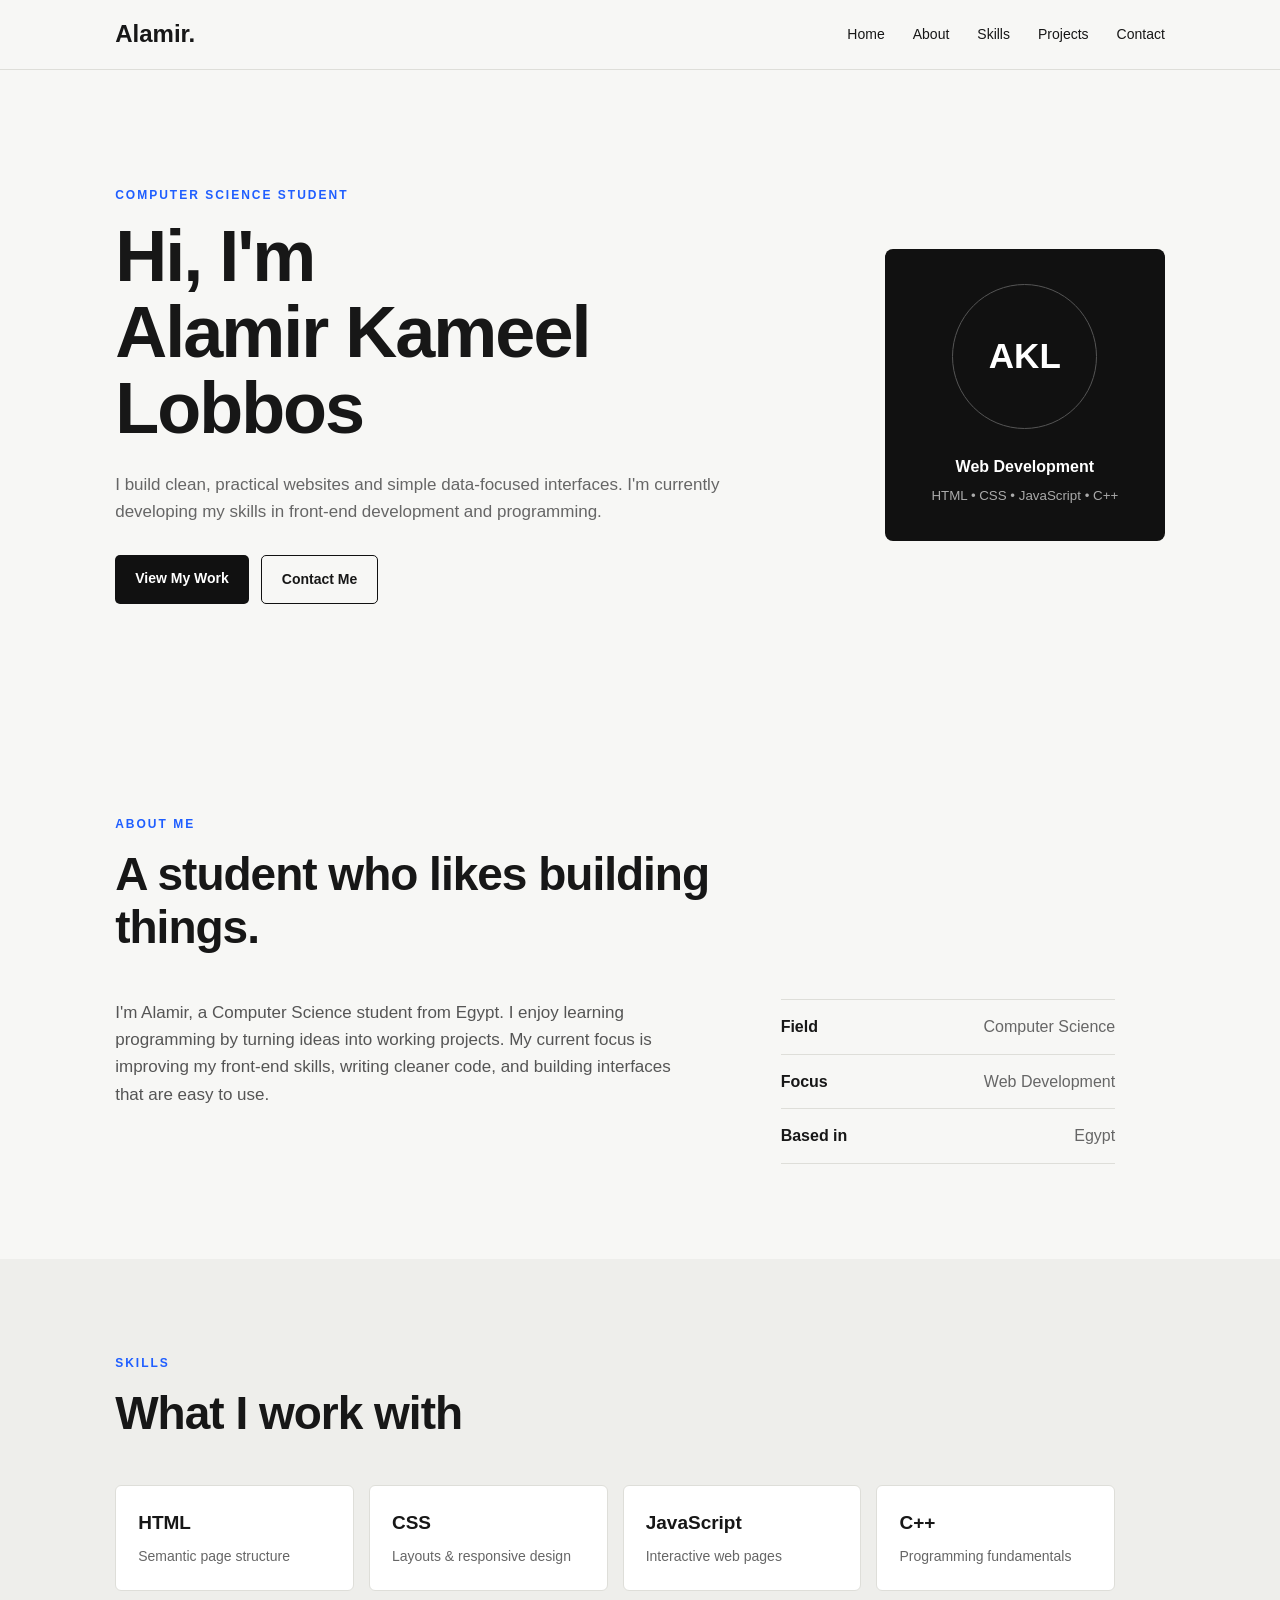
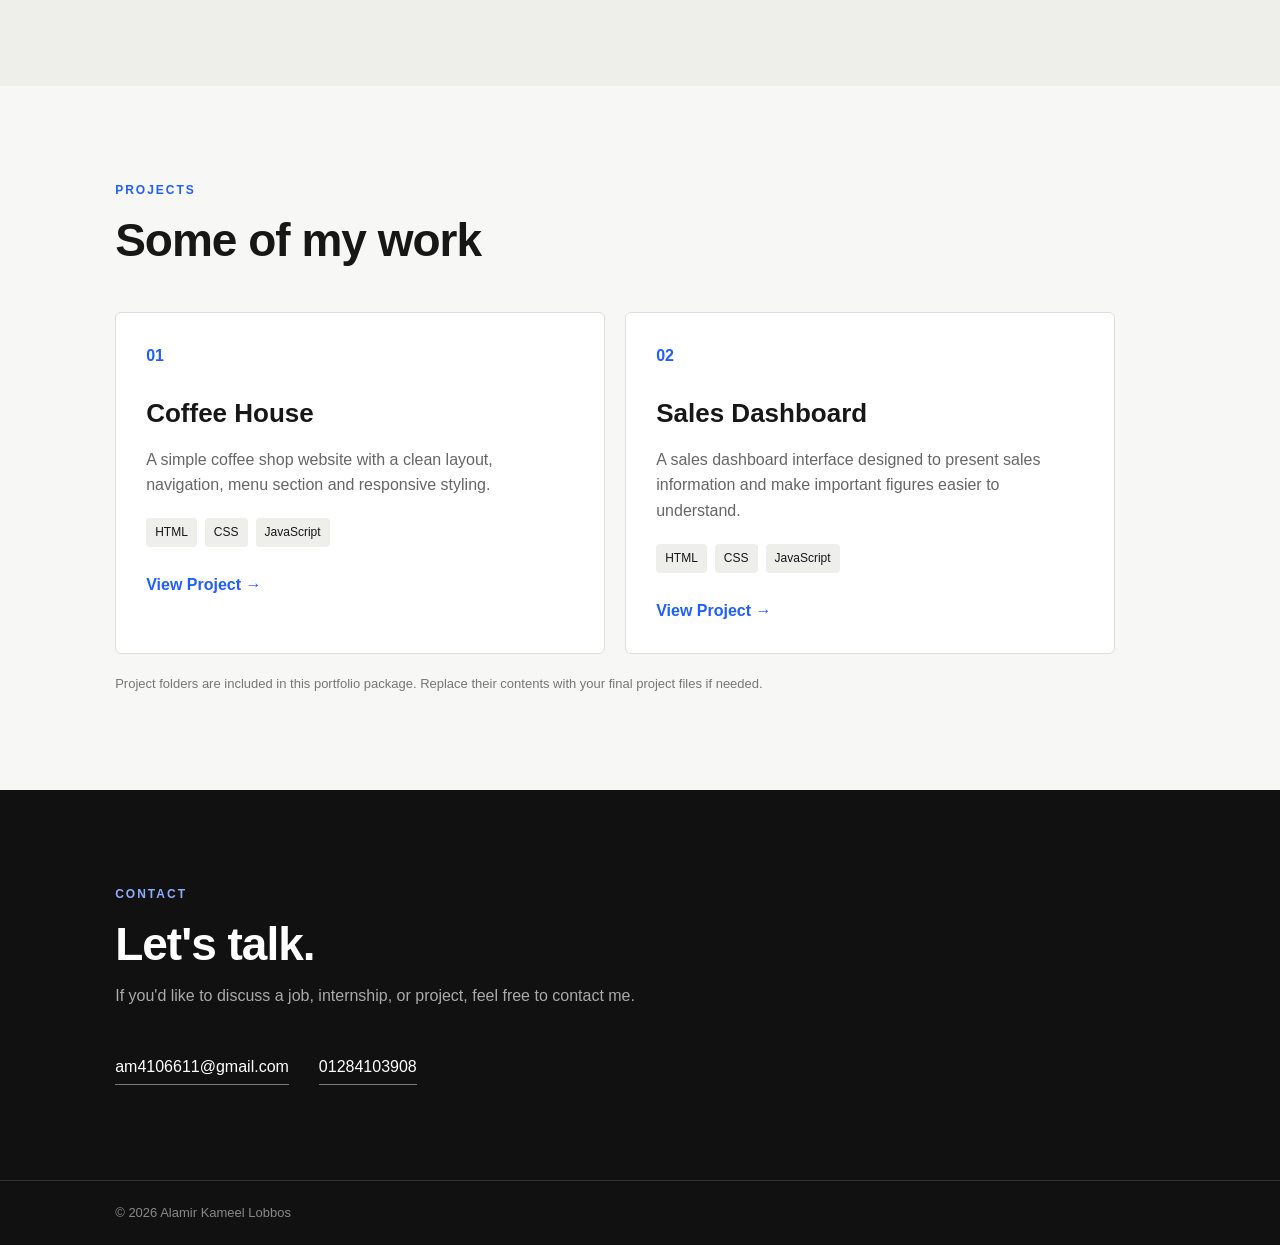
==== index.html @ cfd4cc82 "Add files via upload" ====
<!DOCTYPE html>
<html lang="en">
<head>
    <meta charset="UTF-8">
    <meta name="viewport" content="width=device-width, initial-scale=1.0">
    <meta name="description" content="Portfolio of Alamir Kameel Lobbos - Computer Science Student and Web Developer.">
    <title>Alamir Kameel Lobbos | Portfolio</title>
    <link rel="stylesheet" href="style.css">
</head>
<body>

<header class="navbar">
    <a class="logo" href="#home">Alamir.</a>
    <button class="menu-btn" id="menuBtn" aria-label="Open menu">☰</button>
    <nav id="navLinks">
        <a href="#home">Home</a>
        <a href="#about">About</a>
        <a href="#skills">Skills</a>
        <a href="#projects">Projects</a>
        <a href="#contact">Contact</a>
    </nav>
</header>

<main>
    <section id="home" class="hero">
        <div class="hero-content">
            <p class="eyebrow">COMPUTER SCIENCE STUDENT</p>
            <h1>Hi, I'm <span>Alamir Kameel Lobbos</span></h1>
            <p class="intro">
                I build clean, practical websites and simple data-focused interfaces.
                I'm currently developing my skills in front-end development and programming.
            </p>
            <div class="hero-buttons">
                <a class="btn primary" href="#projects">View My Work</a>
                <a class="btn secondary" href="mailto:am4106611@gmail.com">Contact Me</a>
            </div>
        </div>

        <div class="hero-card">
            <div class="initials">AKL</div>
            <p>Web Development</p>
            <small>HTML • CSS • JavaScript • C++</small>
        </div>
    </section>

    <section id="about" class="section">
        <div class="section-heading">
            <p class="eyebrow">ABOUT ME</p>
            <h2>A student who likes building things.</h2>
        </div>
        <div class="about-grid">
            <p>
                I'm Alamir, a Computer Science student from Egypt. I enjoy learning
                programming by turning ideas into working projects. My current focus
                is improving my front-end skills, writing cleaner code, and building
                interfaces that are easy to use.
            </p>
            <div class="quick-info">
                <div><strong>Field</strong><span>Computer Science</span></div>
                <div><strong>Focus</strong><span>Web Development</span></div>
                <div><strong>Based in</strong><span>Egypt</span></div>
            </div>
        </div>
    </section>

    <section id="skills" class="section muted">
        <div class="section-heading">
            <p class="eyebrow">SKILLS</p>
            <h2>What I work with</h2>
        </div>
        <div class="skills-grid">
            <div class="skill"><b>HTML</b><span>Semantic page structure</span></div>
            <div class="skill"><b>CSS</b><span>Layouts & responsive design</span></div>
            <div class="skill"><b>JavaScript</b><span>Interactive web pages</span></div>
            <div class="skill"><b>C++</b><span>Programming fundamentals</span></div>
        </div>
    </section>

    <section id="projects" class="section">
        <div class="section-heading">
            <p class="eyebrow">PROJECTS</p>
            <h2>Some of my work</h2>
        </div>

        <div class="projects-grid">
            <article class="project">
                <div class="project-number">01</div>
                <h3>Coffee House</h3>
                <p>
                    A simple coffee shop website with a clean layout, navigation,
                    menu section and responsive styling.
                </p>
                <div class="tags"><span>HTML</span><span>CSS</span><span>JavaScript</span></div>
                <a class="project-link" href="projects/cafe-shop/index.html">View Project →</a>
            </article>

            <article class="project">
                <div class="project-number">02</div>
                <h3>Sales Dashboard</h3>
                <p>
                    A sales dashboard interface designed to present sales information
                    and make important figures easier to understand.
                </p>
                <div class="tags"><span>HTML</span><span>CSS</span><span>JavaScript</span></div>
                <a class="project-link" href="projects/sales-dashboard/index.html">View Project →</a>
            </article>
        </div>

        <p class="project-note">
            Project folders are included in this portfolio package. Replace their
            contents with your final project files if needed.
        </p>
    </section>

    <section id="contact" class="section contact-section">
        <div class="section-heading">
            <p class="eyebrow">CONTACT</p>
            <h2>Let's talk.</h2>
            <p>If you'd like to discuss a job, internship, or project, feel free to contact me.</p>
        </div>

        <div class="contact-list">
            <a href="mailto:am4106611@gmail.com">am4106611@gmail.com</a>
            <a href="tel:01284103908">01284103908</a>
        </div>
    </section>
</main>

<footer>
    <p>© 2026 Alamir Kameel Lobbos</p>
</footer>

<script src="script.js"></script>
</body>
</html>
---- style.css ----
*{margin:0;padding:0;box-sizing:border-box}html{scroll-behavior:smooth}:root{--bg:#f7f7f5;--card:#fff;--text:#171717;--muted:#666;--line:#deded9;--accent:#1f5eff;--dark:#111}body{font-family:Arial,Helvetica,sans-serif;background:var(--bg);color:var(--text);line-height:1.6}a{color:inherit}.navbar{position:sticky;top:0;z-index:10;height:70px;padding:0 9%;display:flex;align-items:center;justify-content:space-between;background:rgba(247,247,245,.95);border-bottom:1px solid var(--line)}.logo{text-decoration:none;font-size:24px;font-weight:800}nav{display:flex;gap:28px}nav a{text-decoration:none;font-size:14px}nav a:hover{color:var(--accent)}.menu-btn{display:none;border:0;background:none;font-size:25px;cursor:pointer}.hero{min-height:650px;padding:90px 9%;display:flex;align-items:center;justify-content:space-between;gap:60px}.hero-content{max-width:720px}.eyebrow{color:var(--accent);font-size:12px;font-weight:700;letter-spacing:2px;margin-bottom:14px}h1{font-size:clamp(42px,6vw,72px);line-height:1.05;letter-spacing:-2px}h1 span{display:block}.intro{max-width:620px;color:var(--muted);margin-top:25px;font-size:17px}.hero-buttons{display:flex;gap:12px;margin-top:30px}.btn{padding:12px 20px;border-radius:5px;text-decoration:none;font-weight:700;font-size:14px}.primary{background:var(--dark);color:#fff}.secondary{border:1px solid var(--dark)}.hero-card{width:280px;min-width:280px;padding:35px 25px;background:var(--dark);color:#fff;border-radius:8px;text-align:center}.initials{width:145px;height:145px;margin:0 auto 25px;display:grid;place-items:center;border:1px solid #555;border-radius:50%;font-size:35px;font-weight:800}.hero-card p{font-weight:700}.hero-card small{display:block;margin-top:6px;color:#aaa}.section{padding:95px 9%}.muted{background:#eeeeeb}.section-heading{max-width:700px;margin-bottom:45px}.section-heading h2{font-size:clamp(30px,4vw,46px);line-height:1.15;letter-spacing:-1px}.section-heading>p:last-child{color:var(--muted);margin-top:12px}.about-grid{display:grid;grid-template-columns:1.4fr .8fr;gap:80px;max-width:1000px}.about-grid>p{color:#555;font-size:17px}.quick-info{border-top:1px solid var(--line)}.quick-info div{display:flex;justify-content:space-between;gap:20px;padding:14px 0;border-bottom:1px solid var(--line)}.quick-info span{color:var(--muted)}.skills-grid{max-width:1000px;display:grid;grid-template-columns:repeat(4,1fr);gap:15px}.skill{background:var(--card);border:1px solid var(--line);padding:22px;border-radius:6px}.skill b{display:block;font-size:19px}.skill span{display:block;margin-top:7px;color:var(--muted);font-size:14px}.projects-grid{display:grid;grid-template-columns:repeat(2,1fr);gap:20px;max-width:1000px}.project{background:var(--card);border:1px solid var(--line);padding:30px;border-radius:6px}.project-number{color:var(--accent);font-weight:700;margin-bottom:25px}.project h3{font-size:26px}.project p{color:var(--muted);margin:12px 0 20px}.tags{display:flex;gap:8px;flex-wrap:wrap;margin-bottom:25px}.tags span{padding:5px 9px;background:#eeeeeb;font-size:12px;border-radius:4px}.project-link{color:var(--accent);text-decoration:none;font-weight:700}.project-note{margin-top:20px;color:#777;font-size:13px}.contact-section{background:var(--dark);color:#fff}.contact-section .eyebrow{color:#8eabff}.contact-section .section-heading>p:last-child{color:#aaa}.contact-list{display:flex;gap:30px;flex-wrap:wrap}.contact-list a{color:#fff;text-decoration:none;border-bottom:1px solid #777;padding-bottom:4px}footer{padding:22px 9%;background:var(--dark);border-top:1px solid #333;color:#888;font-size:13px}@media(max-width:800px){.navbar{padding:0 6%}.menu-btn{display:block}nav{display:none;position:absolute;top:70px;left:0;width:100%;padding:20px 6%;flex-direction:column;gap:16px;background:var(--bg);border-bottom:1px solid var(--line)}nav.open{display:flex}.hero{padding:70px 6%;min-height:auto;flex-direction:column;align-items:flex-start}.hero-card{width:100%;max-width:360px}.section{padding:70px 6%}.about-grid,.projects-grid{grid-template-columns:1fr;gap:35px}.skills-grid{grid-template-columns:1fr 1fr}}@media(max-width:450px){.skills-grid{grid-template-columns:1fr}.hero-buttons{flex-direction:column;align-items:flex-start}}
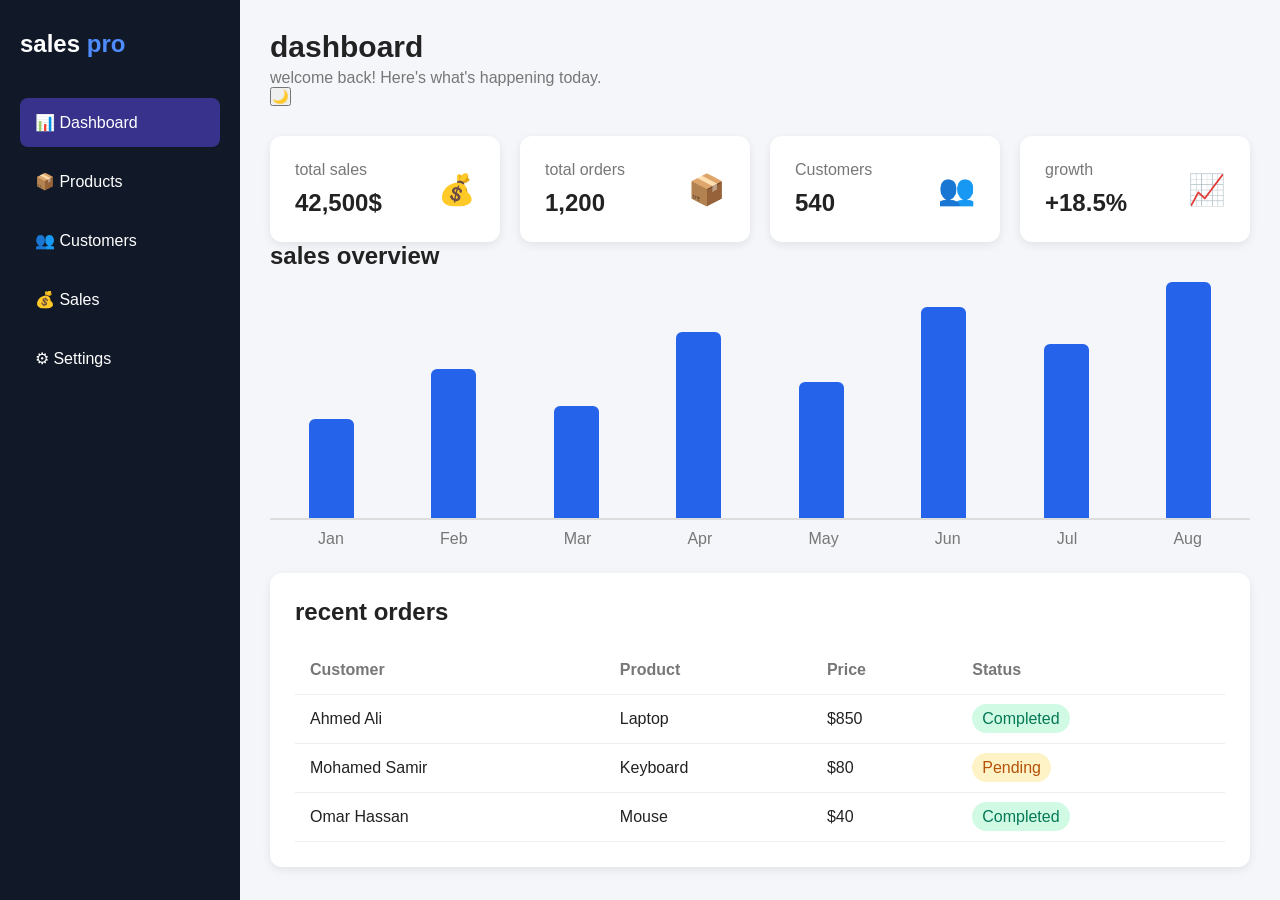
==== commit 6630726a: "Add files via upload" ====
--- a/index.html
+++ b/index.html
@@ -1,135 +1,126 @@
-<!DOCTYPE html>
-<html lang="en">
-<head>
-    <meta charset="UTF-8">
-    <meta name="viewport" content="width=device-width, initial-scale=1.0">
-    <meta name="description" content="Portfolio of Alamir Kameel Lobbos - Computer Science Student and Web Developer.">
-    <title>Alamir Kameel Lobbos | Portfolio</title>
-    <link rel="stylesheet" href="style.css">
-</head>
-<body>
-
-<header class="navbar">
-    <a class="logo" href="#home">Alamir.</a>
-    <button class="menu-btn" id="menuBtn" aria-label="Open menu">☰</button>
-    <nav id="navLinks">
-        <a href="#home">Home</a>
-        <a href="#about">About</a>
-        <a href="#skills">Skills</a>
-        <a href="#projects">Projects</a>
-        <a href="#contact">Contact</a>
-    </nav>
-</header>
-
-<main>
-    <section id="home" class="hero">
-        <div class="hero-content">
-            <p class="eyebrow">COMPUTER SCIENCE STUDENT</p>
-            <h1>Hi, I'm <span>Alamir Kameel Lobbos</span></h1>
-            <p class="intro">
-                I build clean, practical websites and simple data-focused interfaces.
-                I'm currently developing my skills in front-end development and programming.
-            </p>
-            <div class="hero-buttons">
-                <a class="btn primary" href="#projects">View My Work</a>
-                <a class="btn secondary" href="mailto:am4106611@gmail.com">Contact Me</a>
-            </div>
-        </div>
-
-        <div class="hero-card">
-            <div class="initials">AKL</div>
-            <p>Web Development</p>
-            <small>HTML • CSS • JavaScript • C++</small>
-        </div>
-    </section>
-
-    <section id="about" class="section">
-        <div class="section-heading">
-            <p class="eyebrow">ABOUT ME</p>
-            <h2>A student who likes building things.</h2>
-        </div>
-        <div class="about-grid">
-            <p>
-                I'm Alamir, a Computer Science student from Egypt. I enjoy learning
-                programming by turning ideas into working projects. My current focus
-                is improving my front-end skills, writing cleaner code, and building
-                interfaces that are easy to use.
-            </p>
-            <div class="quick-info">
-                <div><strong>Field</strong><span>Computer Science</span></div>
-                <div><strong>Focus</strong><span>Web Development</span></div>
-                <div><strong>Based in</strong><span>Egypt</span></div>
-            </div>
-        </div>
-    </section>
-
-    <section id="skills" class="section muted">
-        <div class="section-heading">
-            <p class="eyebrow">SKILLS</p>
-            <h2>What I work with</h2>
-        </div>
-        <div class="skills-grid">
-            <div class="skill"><b>HTML</b><span>Semantic page structure</span></div>
-            <div class="skill"><b>CSS</b><span>Layouts & responsive design</span></div>
-            <div class="skill"><b>JavaScript</b><span>Interactive web pages</span></div>
-            <div class="skill"><b>C++</b><span>Programming fundamentals</span></div>
-        </div>
-    </section>
-
-    <section id="projects" class="section">
-        <div class="section-heading">
-            <p class="eyebrow">PROJECTS</p>
-            <h2>Some of my work</h2>
-        </div>
-
-        <div class="projects-grid">
-            <article class="project">
-                <div class="project-number">01</div>
-                <h3>Coffee House</h3>
-                <p>
-                    A simple coffee shop website with a clean layout, navigation,
-                    menu section and responsive styling.
-                </p>
-                <div class="tags"><span>HTML</span><span>CSS</span><span>JavaScript</span></div>
-                <a class="project-link" href="projects/cafe-shop/index.html">View Project →</a>
-            </article>
-
-            <article class="project">
-                <div class="project-number">02</div>
-                <h3>Sales Dashboard</h3>
-                <p>
-                    A sales dashboard interface designed to present sales information
-                    and make important figures easier to understand.
-                </p>
-                <div class="tags"><span>HTML</span><span>CSS</span><span>JavaScript</span></div>
-                <a class="project-link" href="projects/sales-dashboard/index.html">View Project →</a>
-            </article>
-        </div>
-
-        <p class="project-note">
-            Project folders are included in this portfolio package. Replace their
-            contents with your final project files if needed.
-        </p>
-    </section>
-
-    <section id="contact" class="section contact-section">
-        <div class="section-heading">
-            <p class="eyebrow">CONTACT</p>
-            <h2>Let's talk.</h2>
-            <p>If you'd like to discuss a job, internship, or project, feel free to contact me.</p>
-        </div>
-
-        <div class="contact-list">
-            <a href="mailto:am4106611@gmail.com">am4106611@gmail.com</a>
-            <a href="tel:01284103908">01284103908</a>
-        </div>
-    </section>
-</main>
-
-<footer>
-    <p>© 2026 Alamir Kameel Lobbos</p>
-</footer>
-
-<script src="script.js"></script>
-</body>
-</html>
+<!DOCTYPE html>
+<html lang="en">
+<head>
+    <meta charset="UTF-8">
+    <meta name="viewport" content="width=device-width, initial-scale=1.0">
+    <title>sales dashboards</title>
+    <link rel="stylesheet" href="style.css">
+</head>
+<body>
+    <div class="dashboard">
+        <aside class="sidebar">
+            <h2>sales <span>pro</span></h2>
+            <ul>
+                <li class="active">📊 Dashboard</li>
+                <li>📦 Products</li>
+                <li>👥 Customers</li>
+                <li>💰 Sales</li>
+                <li>⚙ Settings</li>
+            </ul>
+        </aside>
+       <main class="main">
+        <header>
+            <div>
+                <h1>dashboard</h1>
+                <p>welcome back! Here's what's happening today.</p>
+                <button id="darhbtn">🌙</button>
+
+            </div>
+        </header>
+        <section class="cards">
+            <div class="card">
+                <div>
+                    <p>total sales</p>
+                    <h2>42,500$<h2>
+                </div>
+                <span>💰</span>
+            </div>
+            <div class="card">
+                <div>
+                    <p>total orders</p>
+                    <h2>1,200<h2>
+                </div>
+                <span>📦</span>
+            </div>
+            <div class="card">
+                <div>
+                    <p>Customers</p>
+                    <h2>540</h2>
+                </div>
+                <span>👥</span>
+            </div>
+            <div class="card">
+                <div>
+                    <p>growth</p>
+                    <h2>+18.5%</h2>
+                </div>
+                <span>📈</span>
+            </div>
+
+        </section>
+    <section class="chartbox">
+        <h2>sales overview</h2>
+        <div class="chart">
+                    <div class="bar" style="height: 40%"></div>
+                    <div class="bar" style="height: 60%"></div>
+                    <div class="bar" style="height: 45%"></div>
+                    <div class="bar" style="height: 75%"></div>
+                    <div class="bar" style="height: 55%"></div>
+                    <div class="bar" style="height: 85%"></div>
+                    <div class="bar" style="height: 70%"></div>
+                    <div class="bar" style="height: 95%"></div>
+
+        </div>
+        <div class="months">
+                    <span>Jan</span>
+                    <span>Feb</span>
+                    <span>Mar</span>
+                    <span>Apr</span>
+                    <span>May</span>
+                    <span>Jun</span>
+                    <span>Jul</span>
+                    <span>Aug</span>
+        </div>
+
+    </section>
+    <section class="orders">
+        <h2>recent orders</h2>
+        <table>
+            <thead>
+                <tr>
+                    <th>Customer</th>
+                    <th>Product</th>
+                    <th>Price</th>
+                    <th>Status</th>
+                </tr>
+            </thead>
+            <tbody>
+                 <tr>
+                            <td>Ahmed Ali</td>
+                            <td>Laptop</td>
+                            <td>$850</td>
+                            <td><span class="completed">Completed</span></td>
+                        </tr>
+
+                        <tr>
+                            <td>Mohamed Samir</td>
+                            <td>Keyboard</td>
+                            <td>$80</td>
+                            <td><span class="pending">Pending</span></td>
+                        </tr>
+                         <tr>
+                            <td>Omar Hassan</td>
+                            <td>Mouse</td>
+                            <td>$40</td>
+                            <td><span class="completed">Completed</span></td>
+                        </tr>
+
+            </tbody>
+        </table>
+    </section>
+       </main>
+    </div>
+
+    <script src="script.js"></script>
+</body>
+</html>
--- a/style.css
+++ b/style.css
@@ -1 +1,241 @@
-*{margin:0;padding:0;box-sizing:border-box}html{scroll-behavior:smooth}:root{--bg:#f7f7f5;--card:#fff;--text:#171717;--muted:#666;--line:#deded9;--accent:#1f5eff;--dark:#111}body{font-family:Arial,Helvetica,sans-serif;background:var(--bg);color:var(--text);line-height:1.6}a{color:inherit}.navbar{position:sticky;top:0;z-index:10;height:70px;padding:0 9%;display:flex;align-items:center;justify-content:space-between;background:rgba(247,247,245,.95);border-bottom:1px solid var(--line)}.logo{text-decoration:none;font-size:24px;font-weight:800}nav{display:flex;gap:28px}nav a{text-decoration:none;font-size:14px}nav a:hover{color:var(--accent)}.menu-btn{display:none;border:0;background:none;font-size:25px;cursor:pointer}.hero{min-height:650px;padding:90px 9%;display:flex;align-items:center;justify-content:space-between;gap:60px}.hero-content{max-width:720px}.eyebrow{color:var(--accent);font-size:12px;font-weight:700;letter-spacing:2px;margin-bottom:14px}h1{font-size:clamp(42px,6vw,72px);line-height:1.05;letter-spacing:-2px}h1 span{display:block}.intro{max-width:620px;color:var(--muted);margin-top:25px;font-size:17px}.hero-buttons{display:flex;gap:12px;margin-top:30px}.btn{padding:12px 20px;border-radius:5px;text-decoration:none;font-weight:700;font-size:14px}.primary{background:var(--dark);color:#fff}.secondary{border:1px solid var(--dark)}.hero-card{width:280px;min-width:280px;padding:35px 25px;background:var(--dark);color:#fff;border-radius:8px;text-align:center}.initials{width:145px;height:145px;margin:0 auto 25px;display:grid;place-items:center;border:1px solid #555;border-radius:50%;font-size:35px;font-weight:800}.hero-card p{font-weight:700}.hero-card small{display:block;margin-top:6px;color:#aaa}.section{padding:95px 9%}.muted{background:#eeeeeb}.section-heading{max-width:700px;margin-bottom:45px}.section-heading h2{font-size:clamp(30px,4vw,46px);line-height:1.15;letter-spacing:-1px}.section-heading>p:last-child{color:var(--muted);margin-top:12px}.about-grid{display:grid;grid-template-columns:1.4fr .8fr;gap:80px;max-width:1000px}.about-grid>p{color:#555;font-size:17px}.quick-info{border-top:1px solid var(--line)}.quick-info div{display:flex;justify-content:space-between;gap:20px;padding:14px 0;border-bottom:1px solid var(--line)}.quick-info span{color:var(--muted)}.skills-grid{max-width:1000px;display:grid;grid-template-columns:repeat(4,1fr);gap:15px}.skill{background:var(--card);border:1px solid var(--line);padding:22px;border-radius:6px}.skill b{display:block;font-size:19px}.skill span{display:block;margin-top:7px;color:var(--muted);font-size:14px}.projects-grid{display:grid;grid-template-columns:repeat(2,1fr);gap:20px;max-width:1000px}.project{background:var(--card);border:1px solid var(--line);padding:30px;border-radius:6px}.project-number{color:var(--accent);font-weight:700;margin-bottom:25px}.project h3{font-size:26px}.project p{color:var(--muted);margin:12px 0 20px}.tags{display:flex;gap:8px;flex-wrap:wrap;margin-bottom:25px}.tags span{padding:5px 9px;background:#eeeeeb;font-size:12px;border-radius:4px}.project-link{color:var(--accent);text-decoration:none;font-weight:700}.project-note{margin-top:20px;color:#777;font-size:13px}.contact-section{background:var(--dark);color:#fff}.contact-section .eyebrow{color:#8eabff}.contact-section .section-heading>p:last-child{color:#aaa}.contact-list{display:flex;gap:30px;flex-wrap:wrap}.contact-list a{color:#fff;text-decoration:none;border-bottom:1px solid #777;padding-bottom:4px}footer{padding:22px 9%;background:var(--dark);border-top:1px solid #333;color:#888;font-size:13px}@media(max-width:800px){.navbar{padding:0 6%}.menu-btn{display:block}nav{display:none;position:absolute;top:70px;left:0;width:100%;padding:20px 6%;flex-direction:column;gap:16px;background:var(--bg);border-bottom:1px solid var(--line)}nav.open{display:flex}.hero{padding:70px 6%;min-height:auto;flex-direction:column;align-items:flex-start}.hero-card{width:100%;max-width:360px}.section{padding:70px 6%}.about-grid,.projects-grid{grid-template-columns:1fr;gap:35px}.skills-grid{grid-template-columns:1fr 1fr}}@media(max-width:450px){.skills-grid{grid-template-columns:1fr}.hero-buttons{flex-direction:column;align-items:flex-start}}+*{
+    margin: 0;
+    padding: 0;
+    box-sizing: border-box;
+    font-family: Arial, sans-serif;
+}
+body {
+    background: #f4f6f9;
+    color: #222;
+}
+.dashboard{
+    display: flex;
+    min-height: 100vh;
+}
+.sidebar{
+    width: 240px;
+    background: #111827;
+    color: white;
+    padding: 30px 20px;
+}
+.sidebar h2 {
+    margin-bottom: 40px;
+    font-size: 24px;
+}
+.sidebar h2 span {
+    color: #4f8cff;
+}
+.sidebar ul {
+    list-style: none;
+}
+.sidebar li {
+    padding: 15px;
+    margin-bottom: 10px;
+    border-radius: 8px ;
+    cursor: pointer;
+}
+.sidebar li:hover,
+.sidebar li.active {
+    background: #38328c;
+}
+.main {
+    flex: 1;
+    padding: 30px;
+}
+header {
+    display: flex;
+    justify-content: space-between;
+    align-items: center;
+    margin-bottom: 30px;
+}
+header h1 {
+    font-size: 30px;
+}
+header p {
+    color: #777;
+    margin-top: 5px;
+}
+
+#darkBtn {
+    border: none;
+    background: #111827;
+    color: white;
+    padding: 12px 15px;
+    border-radius: 8px;
+    cursor: pointer;
+}
+
+
+/* Cards */
+
+.cards {
+    display: grid;
+    grid-template-columns: repeat(4, 1fr);
+    gap: 20px;
+}
+
+.card {
+    background: white;
+    padding: 25px;
+    border-radius: 12px;
+
+    display: flex;
+    justify-content: space-between;
+    align-items: center;
+
+    box-shadow: 0 3px 10px rgba(0, 0, 0, 0.08);
+}
+
+.card p {
+    color: #777;
+    margin-bottom: 10px;
+}
+
+.card h2 {
+    font-size: 24px;
+}
+
+.card span {
+    font-size: 30px;
+}
+
+
+/* Chart */
+
+.chart-box {
+    background: white;
+    margin-top: 25px;
+    padding: 25px;
+    border-radius: 12px;
+
+    box-shadow: 0 3px 10px rgba(0, 0, 0, 0.08);
+}
+
+.chart-box h2 {
+    margin-bottom: 25px;
+}
+
+.chart {
+    height: 250px;
+
+    display: flex;
+    align-items: flex-end;
+    justify-content: space-around;
+
+    border-bottom: 2px solid #ddd;
+}
+
+.bar {
+    width: 45px;
+    background: #2563eb;
+    border-radius: 6px 6px 0 0;
+}
+
+.months {
+    display: flex;
+    justify-content: space-around;
+    margin-top: 10px;
+    color: #777;
+}
+
+
+/* Orders */
+
+.orders {
+    margin-top: 25px;
+    background: white;
+    padding: 25px;
+    border-radius: 12px;
+
+    box-shadow: 0 3px 10px rgba(0, 0, 0, 0.08);
+}
+
+.orders h2 {
+    margin-bottom: 20px;
+}
+
+table {
+    width: 100%;
+    border-collapse: collapse;
+}
+
+th,
+td {
+    padding: 15px;
+    text-align: left;
+    border-bottom: 1px solid #eee;
+}
+
+th {
+    color: #777;
+}
+
+.completed {
+    background: #d1fae5;
+    color: #047857;
+    padding: 6px 10px;
+    border-radius: 20px;
+}
+
+.pending {
+    background: #fef3c7;
+    color: #b45309;
+    padding: 6px 10px;
+    border-radius: 20px;
+}
+
+
+/* Dark Mode */
+
+.dark {
+    background: #0f172a;
+    color: white;
+}
+
+.dark .card,
+.dark .chart-box,
+.dark .orders {
+    background: #1e293b;
+}
+
+.dark header p,
+.dark .card p,
+.dark th,
+.dark .months {
+    color: #aaa;
+}
+
+
+/* Responsive */
+
+@media (max-width: 900px) {
+
+    .sidebar {
+        width: 180px;
+    }
+
+    .cards {
+        grid-template-columns: repeat(2, 1fr);
+    }
+
+}
+
+@media (max-width: 600px) {
+
+    .sidebar {
+        display: none;
+    }
+
+    .main {
+        padding: 20px;
+    }
+
+    .cards {
+        grid-template-columns: 1fr;
+    }
+
+    table {
+        font-size: 12px;
+    }
+
+}
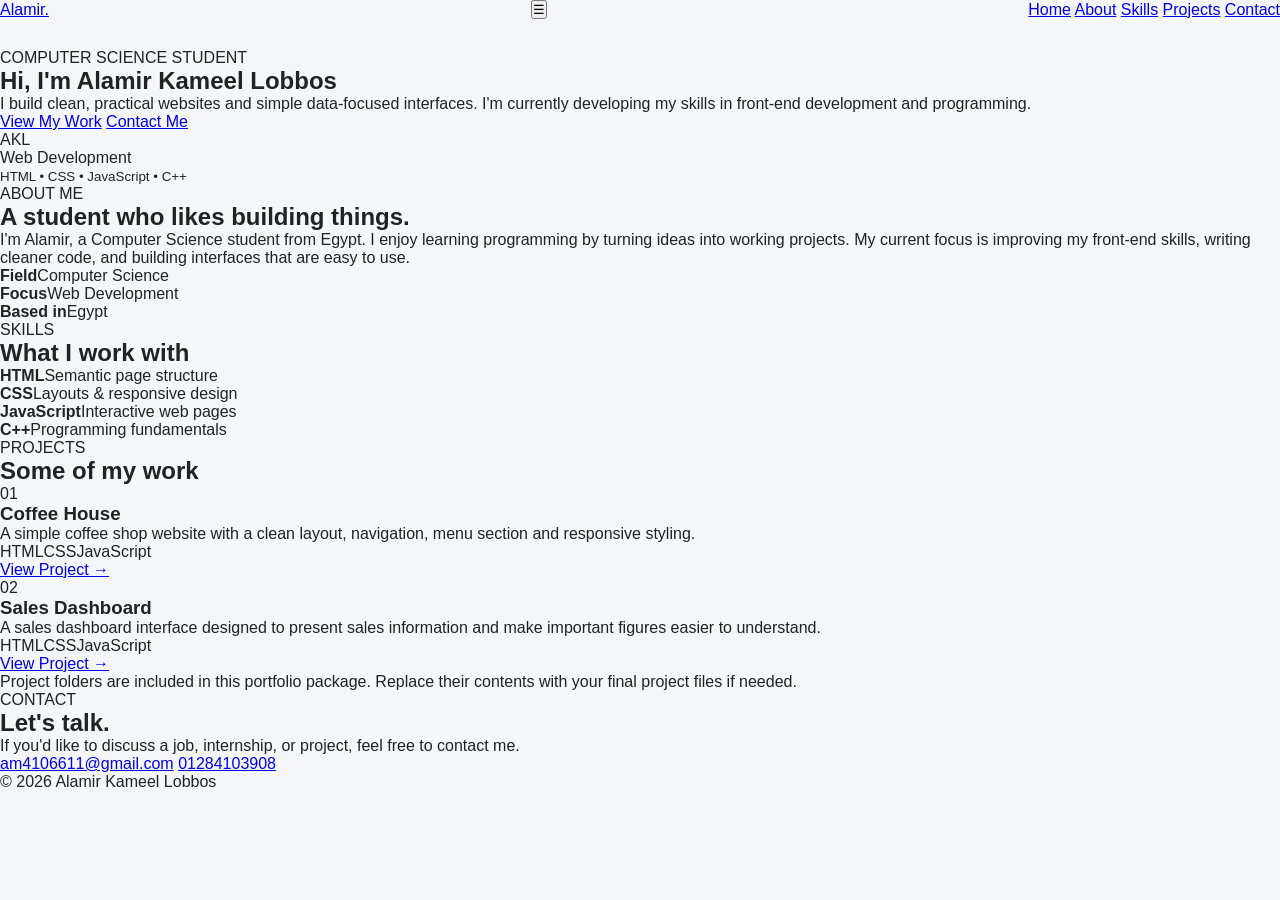
==== commit b808a291: "Add files via upload" ====
--- a/index.html
+++ b/index.html
@@ -1,126 +1,135 @@
-<!DOCTYPE html>
-<html lang="en">
-<head>
-    <meta charset="UTF-8">
-    <meta name="viewport" content="width=device-width, initial-scale=1.0">
-    <title>sales dashboards</title>
-    <link rel="stylesheet" href="style.css">
-</head>
-<body>
-    <div class="dashboard">
-        <aside class="sidebar">
-            <h2>sales <span>pro</span></h2>
-            <ul>
-                <li class="active">📊 Dashboard</li>
-                <li>📦 Products</li>
-                <li>👥 Customers</li>
-                <li>💰 Sales</li>
-                <li>⚙ Settings</li>
-            </ul>
-        </aside>
-       <main class="main">
-        <header>
-            <div>
-                <h1>dashboard</h1>
-                <p>welcome back! Here's what's happening today.</p>
-                <button id="darhbtn">🌙</button>
-
-            </div>
-        </header>
-        <section class="cards">
-            <div class="card">
-                <div>
-                    <p>total sales</p>
-                    <h2>42,500$<h2>
-                </div>
-                <span>💰</span>
-            </div>
-            <div class="card">
-                <div>
-                    <p>total orders</p>
-                    <h2>1,200<h2>
-                </div>
-                <span>📦</span>
-            </div>
-            <div class="card">
-                <div>
-                    <p>Customers</p>
-                    <h2>540</h2>
-                </div>
-                <span>👥</span>
-            </div>
-            <div class="card">
-                <div>
-                    <p>growth</p>
-                    <h2>+18.5%</h2>
-                </div>
-                <span>📈</span>
-            </div>
-
-        </section>
-    <section class="chartbox">
-        <h2>sales overview</h2>
-        <div class="chart">
-                    <div class="bar" style="height: 40%"></div>
-                    <div class="bar" style="height: 60%"></div>
-                    <div class="bar" style="height: 45%"></div>
-                    <div class="bar" style="height: 75%"></div>
-                    <div class="bar" style="height: 55%"></div>
-                    <div class="bar" style="height: 85%"></div>
-                    <div class="bar" style="height: 70%"></div>
-                    <div class="bar" style="height: 95%"></div>
-
-        </div>
-        <div class="months">
-                    <span>Jan</span>
-                    <span>Feb</span>
-                    <span>Mar</span>
-                    <span>Apr</span>
-                    <span>May</span>
-                    <span>Jun</span>
-                    <span>Jul</span>
-                    <span>Aug</span>
-        </div>
-
-    </section>
-    <section class="orders">
-        <h2>recent orders</h2>
-        <table>
-            <thead>
-                <tr>
-                    <th>Customer</th>
-                    <th>Product</th>
-                    <th>Price</th>
-                    <th>Status</th>
-                </tr>
-            </thead>
-            <tbody>
-                 <tr>
-                            <td>Ahmed Ali</td>
-                            <td>Laptop</td>
-                            <td>$850</td>
-                            <td><span class="completed">Completed</span></td>
-                        </tr>
-
-                        <tr>
-                            <td>Mohamed Samir</td>
-                            <td>Keyboard</td>
-                            <td>$80</td>
-                            <td><span class="pending">Pending</span></td>
-                        </tr>
-                         <tr>
-                            <td>Omar Hassan</td>
-                            <td>Mouse</td>
-                            <td>$40</td>
-                            <td><span class="completed">Completed</span></td>
-                        </tr>
-
-            </tbody>
-        </table>
-    </section>
-       </main>
-    </div>
-
-    <script src="script.js"></script>
-</body>
-</html>+<!DOCTYPE html>
+<html lang="en">
+<head>
+    <meta charset="UTF-8">
+    <meta name="viewport" content="width=device-width, initial-scale=1.0">
+    <meta name="description" content="Portfolio of Alamir Kameel Lobbos - Computer Science Student and Web Developer.">
+    <title>Alamir Kameel Lobbos | Portfolio</title>
+    <link rel="stylesheet" href="style.css">
+</head>
+<body>
+
+<header class="navbar">
+    <a class="logo" href="#home">Alamir.</a>
+    <button class="menu-btn" id="menuBtn" aria-label="Open menu">☰</button>
+    <nav id="navLinks">
+        <a href="#home">Home</a>
+        <a href="#about">About</a>
+        <a href="#skills">Skills</a>
+        <a href="#projects">Projects</a>
+        <a href="#contact">Contact</a>
+    </nav>
+</header>
+
+<main>
+    <section id="home" class="hero">
+        <div class="hero-content">
+            <p class="eyebrow">COMPUTER SCIENCE STUDENT</p>
+            <h1>Hi, I'm <span>Alamir Kameel Lobbos</span></h1>
+            <p class="intro">
+                I build clean, practical websites and simple data-focused interfaces.
+                I'm currently developing my skills in front-end development and programming.
+            </p>
+            <div class="hero-buttons">
+                <a class="btn primary" href="#projects">View My Work</a>
+                <a class="btn secondary" href="mailto:am4106611@gmail.com">Contact Me</a>
+            </div>
+        </div>
+
+        <div class="hero-card">
+            <div class="initials">AKL</div>
+            <p>Web Development</p>
+            <small>HTML • CSS • JavaScript • C++</small>
+        </div>
+    </section>
+
+    <section id="about" class="section">
+        <div class="section-heading">
+            <p class="eyebrow">ABOUT ME</p>
+            <h2>A student who likes building things.</h2>
+        </div>
+        <div class="about-grid">
+            <p>
+                I'm Alamir, a Computer Science student from Egypt. I enjoy learning
+                programming by turning ideas into working projects. My current focus
+                is improving my front-end skills, writing cleaner code, and building
+                interfaces that are easy to use.
+            </p>
+            <div class="quick-info">
+                <div><strong>Field</strong><span>Computer Science</span></div>
+                <div><strong>Focus</strong><span>Web Development</span></div>
+                <div><strong>Based in</strong><span>Egypt</span></div>
+            </div>
+        </div>
+    </section>
+
+    <section id="skills" class="section muted">
+        <div class="section-heading">
+            <p class="eyebrow">SKILLS</p>
+            <h2>What I work with</h2>
+        </div>
+        <div class="skills-grid">
+            <div class="skill"><b>HTML</b><span>Semantic page structure</span></div>
+            <div class="skill"><b>CSS</b><span>Layouts & responsive design</span></div>
+            <div class="skill"><b>JavaScript</b><span>Interactive web pages</span></div>
+            <div class="skill"><b>C++</b><span>Programming fundamentals</span></div>
+        </div>
+    </section>
+
+    <section id="projects" class="section">
+        <div class="section-heading">
+            <p class="eyebrow">PROJECTS</p>
+            <h2>Some of my work</h2>
+        </div>
+
+        <div class="projects-grid">
+            <article class="project">
+                <div class="project-number">01</div>
+                <h3>Coffee House</h3>
+                <p>
+                    A simple coffee shop website with a clean layout, navigation,
+                    menu section and responsive styling.
+                </p>
+                <div class="tags"><span>HTML</span><span>CSS</span><span>JavaScript</span></div>
+                <a class="project-link" href="projects/cafe-shop/index.html">View Project →</a>
+            </article>
+
+            <article class="project">
+                <div class="project-number">02</div>
+                <h3>Sales Dashboard</h3>
+                <p>
+                    A sales dashboard interface designed to present sales information
+                    and make important figures easier to understand.
+                </p>
+                <div class="tags"><span>HTML</span><span>CSS</span><span>JavaScript</span></div>
+                <a class="project-link" href="projects/sales-dashboard/index.html">View Project →</a>
+            </article>
+        </div>
+
+        <p class="project-note">
+            Project folders are included in this portfolio package. Replace their
+            contents with your final project files if needed.
+        </p>
+    </section>
+
+    <section id="contact" class="section contact-section">
+        <div class="section-heading">
+            <p class="eyebrow">CONTACT</p>
+            <h2>Let's talk.</h2>
+            <p>If you'd like to discuss a job, internship, or project, feel free to contact me.</p>
+        </div>
+
+        <div class="contact-list">
+            <a href="mailto:am4106611@gmail.com">am4106611@gmail.com</a>
+            <a href="tel:01284103908">01284103908</a>
+        </div>
+    </section>
+</main>
+
+<footer>
+    <p>© 2026 Alamir Kameel Lobbos</p>
+</footer>
+
+<script src="script.js"></script>
+</body>
+</html>
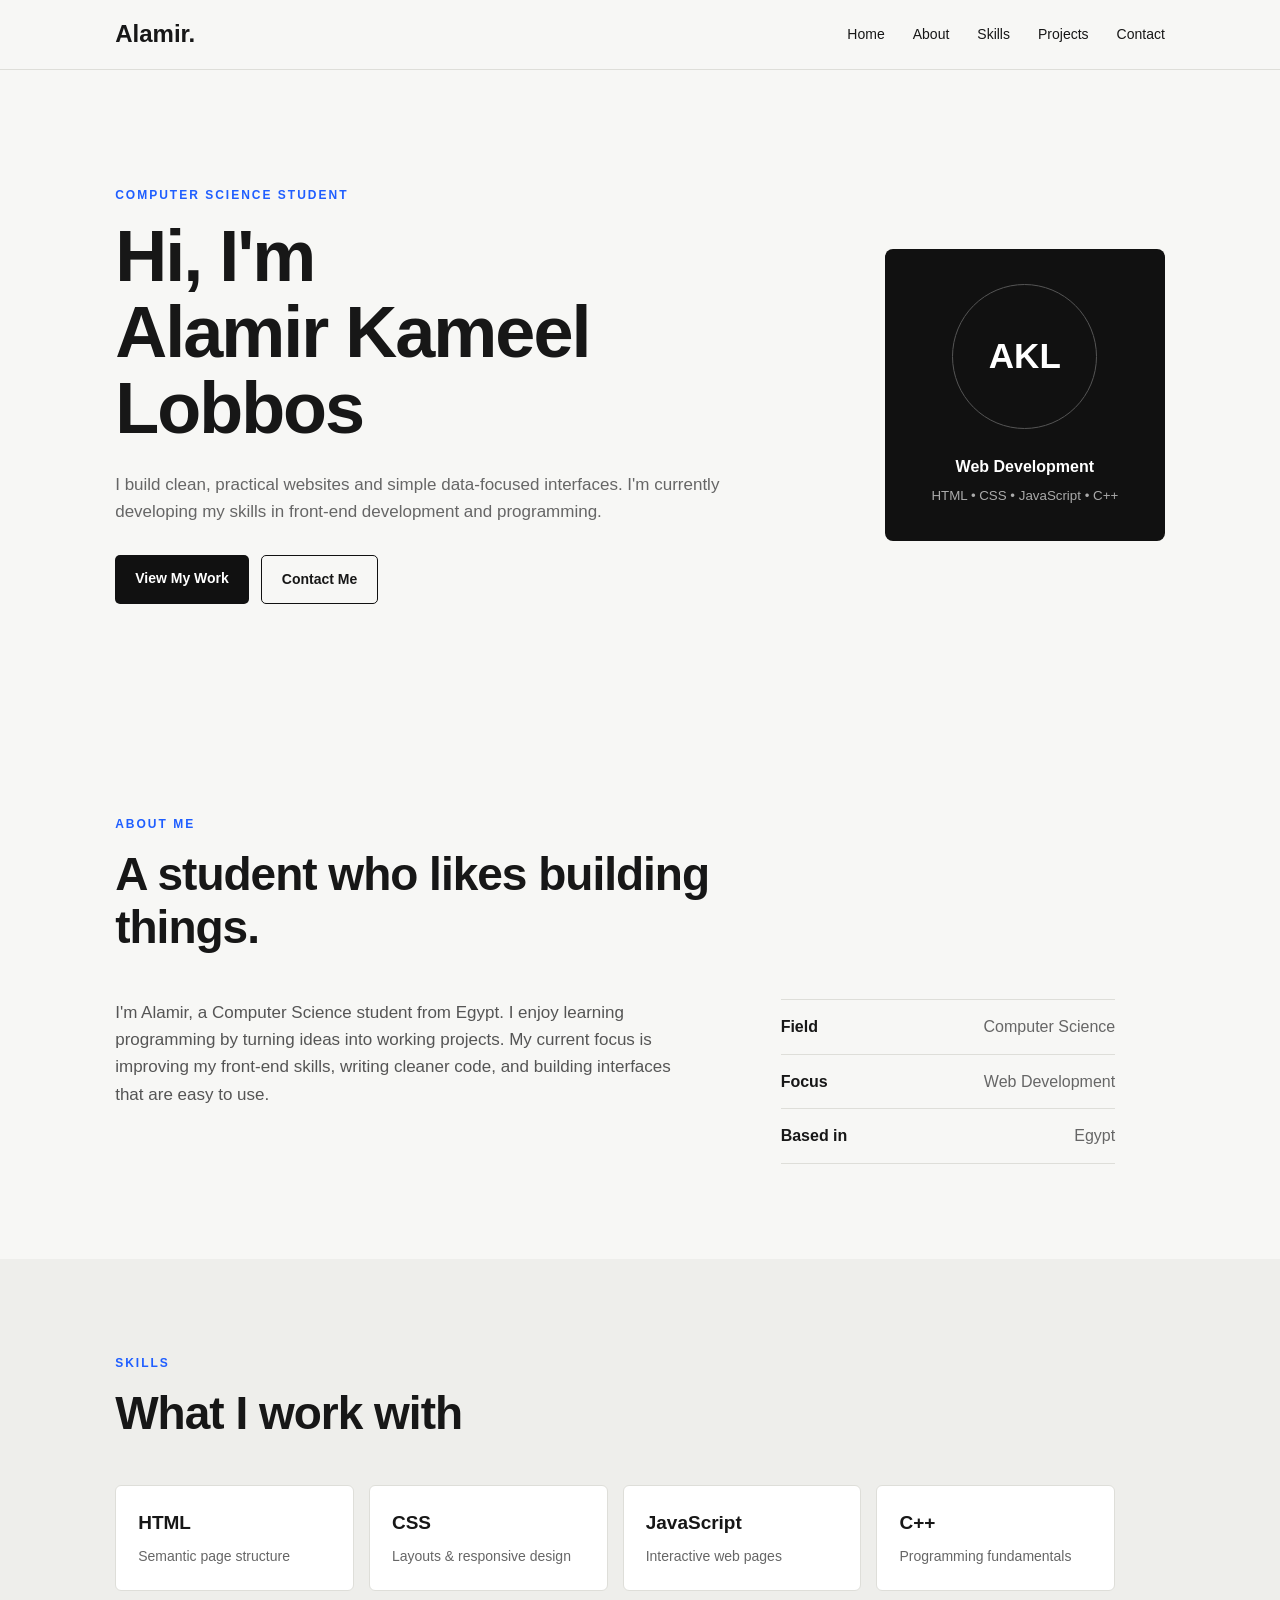
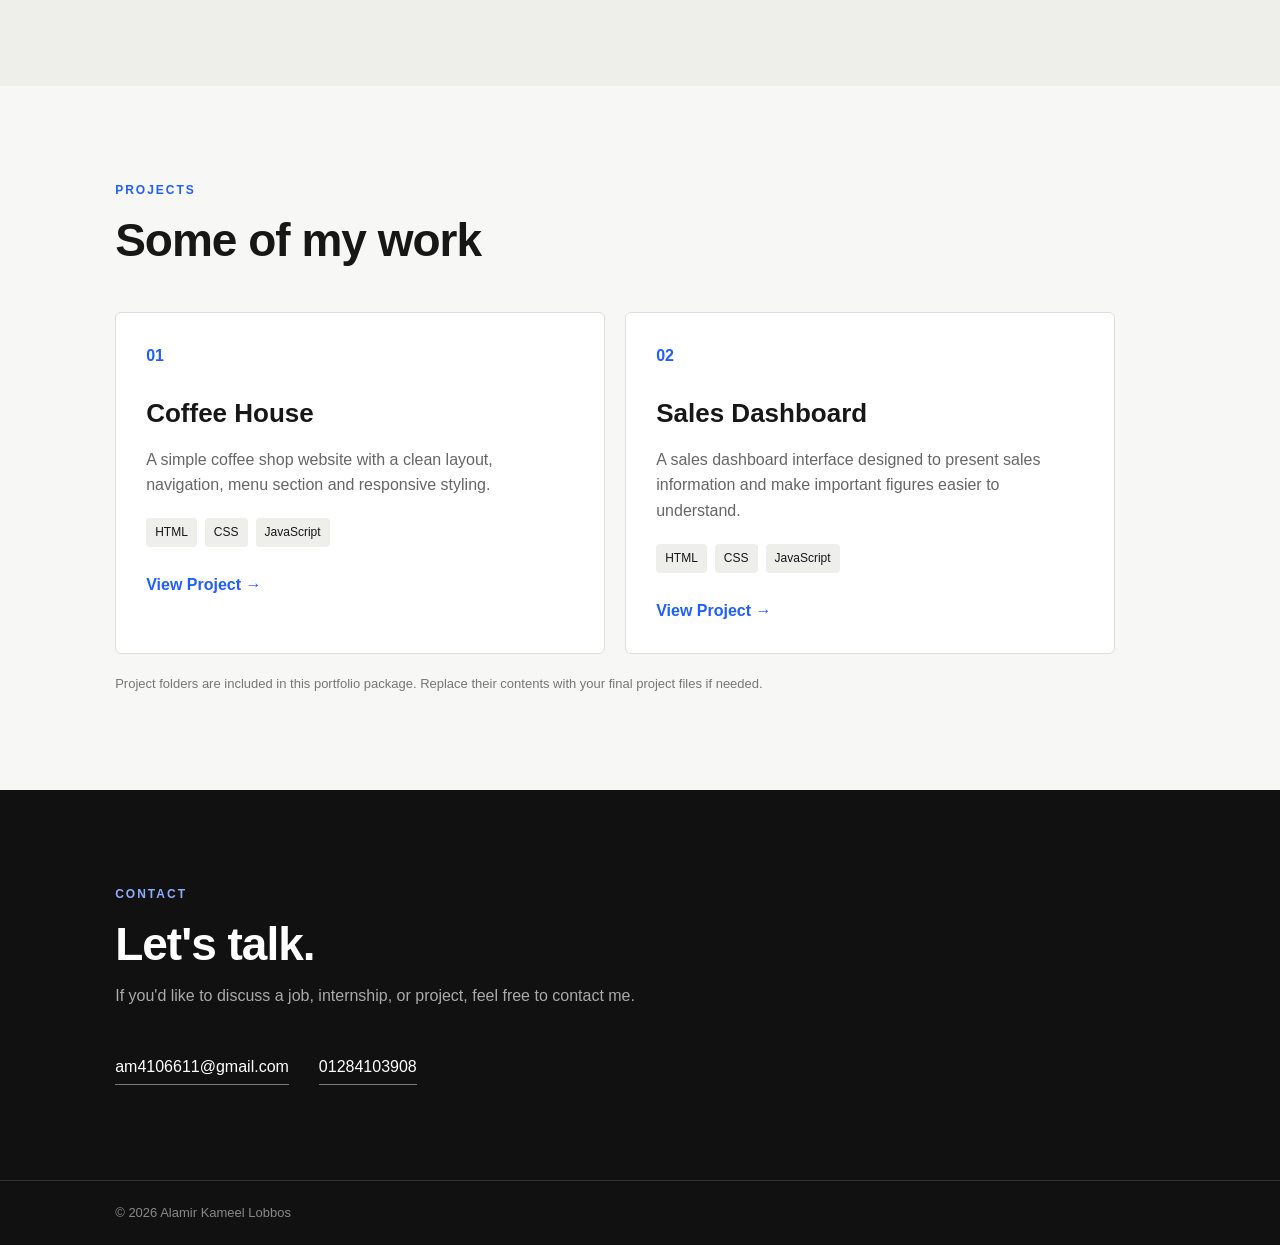
==== commit 570d0acc: "Update project link for sales dashboard" ====
--- a/index.html
+++ b/index.html
@@ -102,7 +102,7 @@
                     and make important figures easier to understand.
                 </p>
                 <div class="tags"><span>HTML</span><span>CSS</span><span>JavaScript</span></div>
-                <a class="project-link" href="projects/sales-dashboard/index.html">View Project →</a>
+                <a class="project-link" href="projects/dashboard/index.html">View Project →</a>
             </article>
         </div>
 
--- a/style.css
+++ b/style.css
@@ -1,241 +1 @@
-*{
-    margin: 0;
-    padding: 0;
-    box-sizing: border-box;
-    font-family: Arial, sans-serif;
-}
-body {
-    background: #f4f6f9;
-    color: #222;
-}
-.dashboard{
-    display: flex;
-    min-height: 100vh;
-}
-.sidebar{
-    width: 240px;
-    background: #111827;
-    color: white;
-    padding: 30px 20px;
-}
-.sidebar h2 {
-    margin-bottom: 40px;
-    font-size: 24px;
-}
-.sidebar h2 span {
-    color: #4f8cff;
-}
-.sidebar ul {
-    list-style: none;
-}
-.sidebar li {
-    padding: 15px;
-    margin-bottom: 10px;
-    border-radius: 8px ;
-    cursor: pointer;
-}
-.sidebar li:hover,
-.sidebar li.active {
-    background: #38328c;
-}
-.main {
-    flex: 1;
-    padding: 30px;
-}
-header {
-    display: flex;
-    justify-content: space-between;
-    align-items: center;
-    margin-bottom: 30px;
-}
-header h1 {
-    font-size: 30px;
-}
-header p {
-    color: #777;
-    margin-top: 5px;
-}
-
-#darkBtn {
-    border: none;
-    background: #111827;
-    color: white;
-    padding: 12px 15px;
-    border-radius: 8px;
-    cursor: pointer;
-}
-
-
-/* Cards */
-
-.cards {
-    display: grid;
-    grid-template-columns: repeat(4, 1fr);
-    gap: 20px;
-}
-
-.card {
-    background: white;
-    padding: 25px;
-    border-radius: 12px;
-
-    display: flex;
-    justify-content: space-between;
-    align-items: center;
-
-    box-shadow: 0 3px 10px rgba(0, 0, 0, 0.08);
-}
-
-.card p {
-    color: #777;
-    margin-bottom: 10px;
-}
-
-.card h2 {
-    font-size: 24px;
-}
-
-.card span {
-    font-size: 30px;
-}
-
-
-/* Chart */
-
-.chart-box {
-    background: white;
-    margin-top: 25px;
-    padding: 25px;
-    border-radius: 12px;
-
-    box-shadow: 0 3px 10px rgba(0, 0, 0, 0.08);
-}
-
-.chart-box h2 {
-    margin-bottom: 25px;
-}
-
-.chart {
-    height: 250px;
-
-    display: flex;
-    align-items: flex-end;
-    justify-content: space-around;
-
-    border-bottom: 2px solid #ddd;
-}
-
-.bar {
-    width: 45px;
-    background: #2563eb;
-    border-radius: 6px 6px 0 0;
-}
-
-.months {
-    display: flex;
-    justify-content: space-around;
-    margin-top: 10px;
-    color: #777;
-}
-
-
-/* Orders */
-
-.orders {
-    margin-top: 25px;
-    background: white;
-    padding: 25px;
-    border-radius: 12px;
-
-    box-shadow: 0 3px 10px rgba(0, 0, 0, 0.08);
-}
-
-.orders h2 {
-    margin-bottom: 20px;
-}
-
-table {
-    width: 100%;
-    border-collapse: collapse;
-}
-
-th,
-td {
-    padding: 15px;
-    text-align: left;
-    border-bottom: 1px solid #eee;
-}
-
-th {
-    color: #777;
-}
-
-.completed {
-    background: #d1fae5;
-    color: #047857;
-    padding: 6px 10px;
-    border-radius: 20px;
-}
-
-.pending {
-    background: #fef3c7;
-    color: #b45309;
-    padding: 6px 10px;
-    border-radius: 20px;
-}
-
-
-/* Dark Mode */
-
-.dark {
-    background: #0f172a;
-    color: white;
-}
-
-.dark .card,
-.dark .chart-box,
-.dark .orders {
-    background: #1e293b;
-}
-
-.dark header p,
-.dark .card p,
-.dark th,
-.dark .months {
-    color: #aaa;
-}
-
-
-/* Responsive */
-
-@media (max-width: 900px) {
-
-    .sidebar {
-        width: 180px;
-    }
-
-    .cards {
-        grid-template-columns: repeat(2, 1fr);
-    }
-
-}
-
-@media (max-width: 600px) {
-
-    .sidebar {
-        display: none;
-    }
-
-    .main {
-        padding: 20px;
-    }
-
-    .cards {
-        grid-template-columns: 1fr;
-    }
-
-    table {
-        font-size: 12px;
-    }
-
-}+*{margin:0;padding:0;box-sizing:border-box}html{scroll-behavior:smooth}:root{--bg:#f7f7f5;--card:#fff;--text:#171717;--muted:#666;--line:#deded9;--accent:#1f5eff;--dark:#111}body{font-family:Arial,Helvetica,sans-serif;background:var(--bg);color:var(--text);line-height:1.6}a{color:inherit}.navbar{position:sticky;top:0;z-index:10;height:70px;padding:0 9%;display:flex;align-items:center;justify-content:space-between;background:rgba(247,247,245,.95);border-bottom:1px solid var(--line)}.logo{text-decoration:none;font-size:24px;font-weight:800}nav{display:flex;gap:28px}nav a{text-decoration:none;font-size:14px}nav a:hover{color:var(--accent)}.menu-btn{display:none;border:0;background:none;font-size:25px;cursor:pointer}.hero{min-height:650px;padding:90px 9%;display:flex;align-items:center;justify-content:space-between;gap:60px}.hero-content{max-width:720px}.eyebrow{color:var(--accent);font-size:12px;font-weight:700;letter-spacing:2px;margin-bottom:14px}h1{font-size:clamp(42px,6vw,72px);line-height:1.05;letter-spacing:-2px}h1 span{display:block}.intro{max-width:620px;color:var(--muted);margin-top:25px;font-size:17px}.hero-buttons{display:flex;gap:12px;margin-top:30px}.btn{padding:12px 20px;border-radius:5px;text-decoration:none;font-weight:700;font-size:14px}.primary{background:var(--dark);color:#fff}.secondary{border:1px solid var(--dark)}.hero-card{width:280px;min-width:280px;padding:35px 25px;background:var(--dark);color:#fff;border-radius:8px;text-align:center}.initials{width:145px;height:145px;margin:0 auto 25px;display:grid;place-items:center;border:1px solid #555;border-radius:50%;font-size:35px;font-weight:800}.hero-card p{font-weight:700}.hero-card small{display:block;margin-top:6px;color:#aaa}.section{padding:95px 9%}.muted{background:#eeeeeb}.section-heading{max-width:700px;margin-bottom:45px}.section-heading h2{font-size:clamp(30px,4vw,46px);line-height:1.15;letter-spacing:-1px}.section-heading>p:last-child{color:var(--muted);margin-top:12px}.about-grid{display:grid;grid-template-columns:1.4fr .8fr;gap:80px;max-width:1000px}.about-grid>p{color:#555;font-size:17px}.quick-info{border-top:1px solid var(--line)}.quick-info div{display:flex;justify-content:space-between;gap:20px;padding:14px 0;border-bottom:1px solid var(--line)}.quick-info span{color:var(--muted)}.skills-grid{max-width:1000px;display:grid;grid-template-columns:repeat(4,1fr);gap:15px}.skill{background:var(--card);border:1px solid var(--line);padding:22px;border-radius:6px}.skill b{display:block;font-size:19px}.skill span{display:block;margin-top:7px;color:var(--muted);font-size:14px}.projects-grid{display:grid;grid-template-columns:repeat(2,1fr);gap:20px;max-width:1000px}.project{background:var(--card);border:1px solid var(--line);padding:30px;border-radius:6px}.project-number{color:var(--accent);font-weight:700;margin-bottom:25px}.project h3{font-size:26px}.project p{color:var(--muted);margin:12px 0 20px}.tags{display:flex;gap:8px;flex-wrap:wrap;margin-bottom:25px}.tags span{padding:5px 9px;background:#eeeeeb;font-size:12px;border-radius:4px}.project-link{color:var(--accent);text-decoration:none;font-weight:700}.project-note{margin-top:20px;color:#777;font-size:13px}.contact-section{background:var(--dark);color:#fff}.contact-section .eyebrow{color:#8eabff}.contact-section .section-heading>p:last-child{color:#aaa}.contact-list{display:flex;gap:30px;flex-wrap:wrap}.contact-list a{color:#fff;text-decoration:none;border-bottom:1px solid #777;padding-bottom:4px}footer{padding:22px 9%;background:var(--dark);border-top:1px solid #333;color:#888;font-size:13px}@media(max-width:800px){.navbar{padding:0 6%}.menu-btn{display:block}nav{display:none;position:absolute;top:70px;left:0;width:100%;padding:20px 6%;flex-direction:column;gap:16px;background:var(--bg);border-bottom:1px solid var(--line)}nav.open{display:flex}.hero{padding:70px 6%;min-height:auto;flex-direction:column;align-items:flex-start}.hero-card{width:100%;max-width:360px}.section{padding:70px 6%}.about-grid,.projects-grid{grid-template-columns:1fr;gap:35px}.skills-grid{grid-template-columns:1fr 1fr}}@media(max-width:450px){.skills-grid{grid-template-columns:1fr}.hero-buttons{flex-direction:column;align-items:flex-start}}
